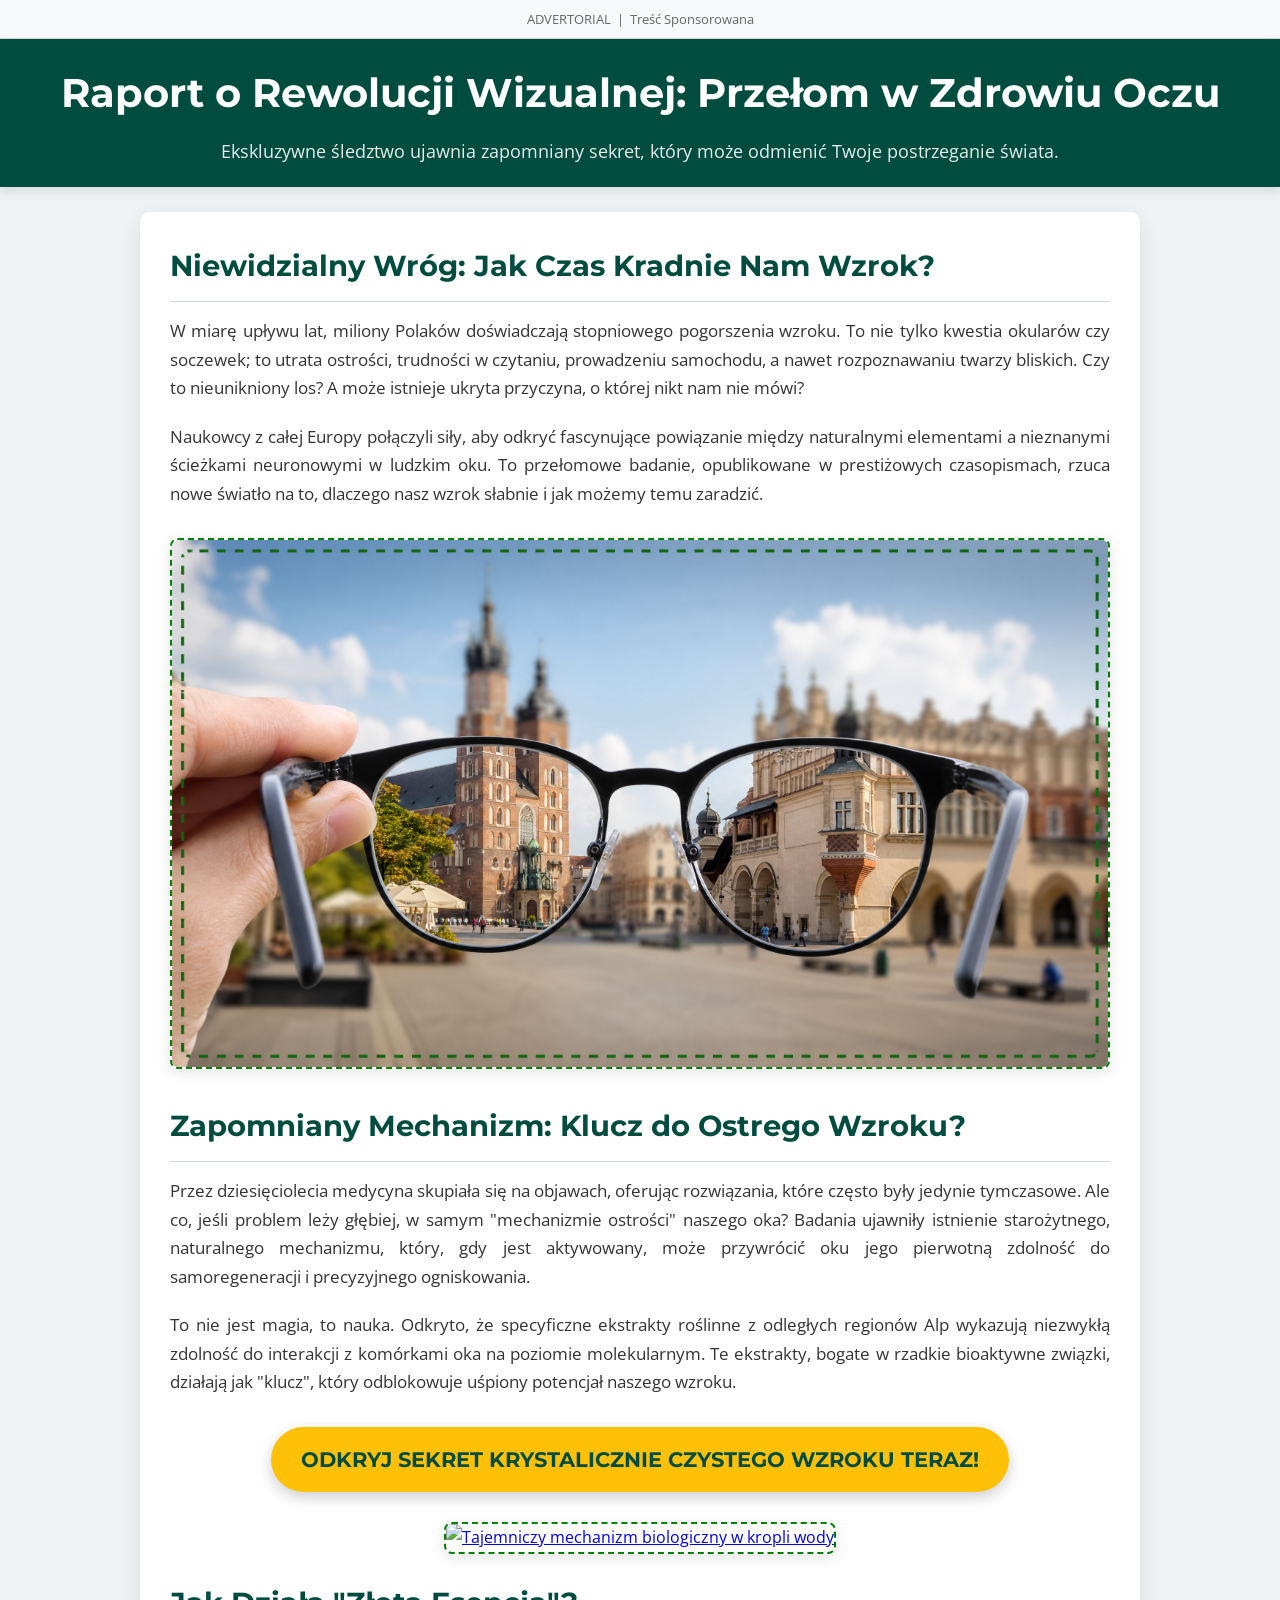
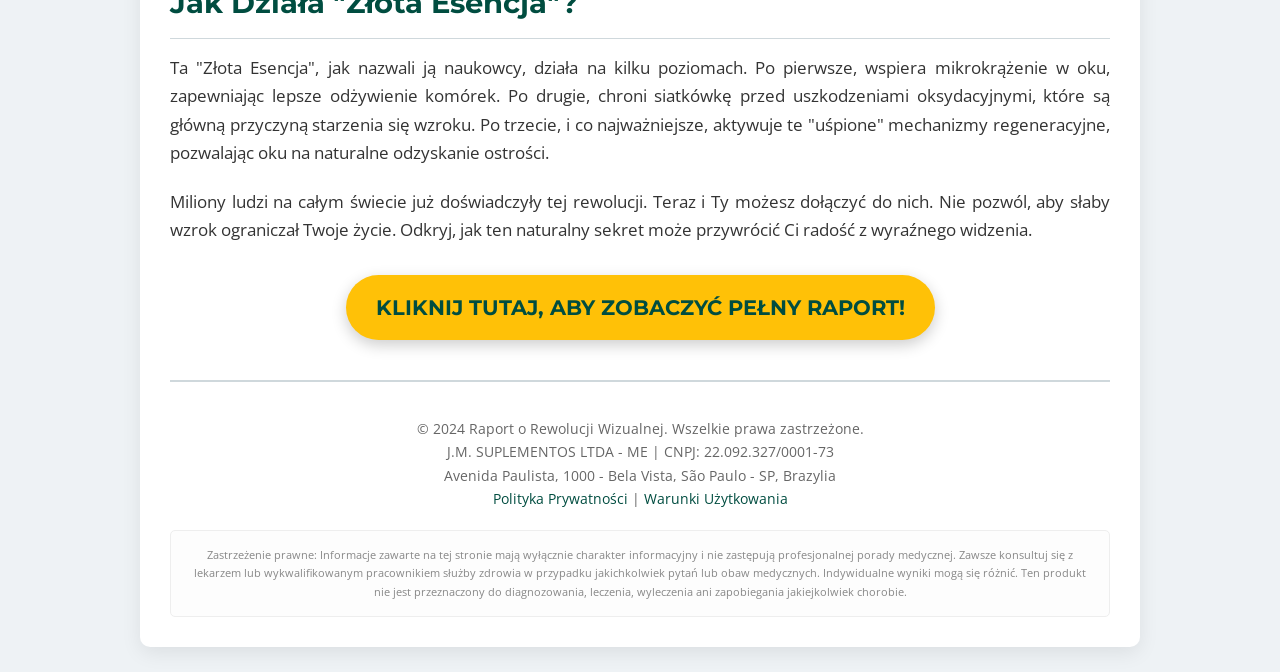
==== pre_pl/index.html @ a89a3210 "Add files via upload" ====
<!DOCTYPE html>
<html lang="pl">
<head>
    <!-- Google Tag Manager -->
    <script>(function(w,d,s,l,i){w[l]=w[l]||[];w[l].push({"gtm.start":
    new Date().getTime(),event:"gtm.js"});var f=d.getElementsByTagName(s)[0],
    j=d.createElement(s),dl=l!="dataLayer"?"&l=":"";j.async=true;j.src=
    "https://www.googletagmanager.com/gtm.js?id="+i+dl;f.parentNode.insertBefore(j,f);
    })(window,document,"script","dataLayer","GTM-XXXXXXX");</script>
    <!-- End Google Tag Manager -->
    <meta charset="UTF-8">
    <meta name="viewport" content="width=device-width, initial-scale=1.0">
    <title>Raport o Rewolucji Wizualnej: Przełom w Zdrowiu Oczu</title>
    <link href="https://fonts.googleapis.com/css2?family=Montserrat:wght@400;700&family=Open+Sans:wght@400;600&family=Roboto:wght@300;400;700&display=swap" rel="stylesheet">
    <style>
        :root {
            --primary-color: #004d40; /* Dark Teal */
            --secondary-color: #ffc107; /* Amber Gold */
            --text-color: #333;
            --light-text-color: #666;
            --bg-light: #f8f9fa;
            --bg-dark: #eef2f5;
            --border-color: #cfd8dc;
            --green-border: #008000; /* Green for dashed border */
        }
        * { box-sizing: border-box; margin: 0; padding: 0; }
        body {
            font-family: 'Open Sans', sans-serif;
            line-height: 1.7;
            margin: 0;
            padding: 0;
            background-color: var(--bg-dark);
            color: var(--text-color);
        }
        .advertorial-bar {
            background-color: var(--bg-light);
            color: var(--light-text-color);
            text-align: center;
            padding: 8px 0;
            font-size: 13px;
            font-family: 'Open Sans', sans-serif;
            border-bottom: 1px solid var(--border-color);
        }
        .header {
            background-color: var(--primary-color);
            color: #ffffff;
            padding: 20px 0;
            text-align: center;
            box-shadow: 0 4px 10px rgba(0,0,0,0.1);
        }
        .header h1 {
            font-family: 'Montserrat', sans-serif;
            font-size: 2.5em;
            margin-bottom: 10px;
            color: #ffffff;
        }
        .header p {
            font-size: 1.1em;
            opacity: 0.9;
        }
        .container {
            width: 90%;
            max-width: 1000px;
            margin: 25px auto;
            background-color: #ffffff;
            padding: 30px;
            border-radius: 10px;
            box-shadow: 0 6px 20px rgba(0,0,0,0.08);
        }
        .content-section {
            margin-bottom: 30px;
        }
        .content-section h2 {
            font-family: 'Montserrat', sans-serif;
            font-size: 1.8em;
            color: var(--primary-color);
            margin-bottom: 15px;
            border-bottom: 1px solid var(--border-color);
            padding-bottom: 10px;
        }
        .content-section p {
            margin-bottom: 1.2em;
            text-align: justify;
            font-size: 1.05em;
        }
        .image-container {
            margin: 25px 0;
            text-align: center;
        }
        .image-container img {
            max-width: 100%;
            height: auto;
            border-radius: 8px;
            border: 2px dashed var(--green-border);
            box-shadow: 0 4px 15px rgba(0,0,0,0.1);
            cursor: pointer;
        }
        .cta-button {
            display: block;
            width: fit-content;
            margin: 30px auto;
            padding: 15px 30px;
            background-color: var(--secondary-color);
            color: var(--primary-color);
            font-family: 'Montserrat', sans-serif;
            font-size: 1.3em;
            font-weight: bold;
            text-align: center;
            text-decoration: none;
            border-radius: 50px;
            transition: background-color 0.3s ease, transform 0.3s ease;
            box-shadow: 0 5px 15px rgba(0,0,0,0.2);
        }
        .cta-button:hover {
            background-color: #ffda6a;
            transform: translateY(-3px);
        }
        .footer {
            text-align: center;
            padding-top: 35px;
            margin-top: 40px;
            border-top: 2px solid var(--border-color);
            font-size: 0.85em;
            color: var(--light-text-color);
        }
        .footer a {
            color: var(--primary-color);
            text-decoration: none;
        }
        .footer a:hover {
            text-decoration: underline;
        }
        .disclaimer {
            margin-top: 20px;
            font-size: 0.8em;
            color: #888;
            padding: 15px;
            border: 1px solid #eee;
            border-radius: 5px;
            background-color: #fdfdfd;
        }
    </style>
</head>
<body>
    <!-- Google Tag Manager (noscript) -->
    <noscript><iframe src="https://www.googletagmanager.com/ns.html?id=GTM-XXXXXXX" height="0" width="0" style="display:none;visibility:hidden"></iframe></noscript>
    <!-- End Google Tag Manager (noscript) -->
    <!-- Facebook Pixel Code (noscript) -->
    <noscript><img height="1" width="1" style="display:none"
    src="https://www.facebook.com/tr?id=YOUR_PIXEL_ID&ev=PageView&noscript=1"
    /></noscript>
    <!-- End Facebook Pixel Code (noscript) -->

    <div class="advertorial-bar">
        ADVERTORIAL &nbsp;|&nbsp; Treść Sponsorowana
    </div>

    <div class="header">
        <h1>Raport o Rewolucji Wizualnej: Przełom w Zdrowiu Oczu</h1>
        <p>Ekskluzywne śledztwo ujawnia zapomniany sekret, który może odmienić Twoje postrzeganie świata.</p>
    </div>

    <div class="container">
        <div class="content-section">
            <h2>Niewidzialny Wróg: Jak Czas Kradnie Nam Wzrok?</h2>
            <p>W miarę upływu lat, miliony Polaków doświadczają stopniowego pogorszenia wzroku. To nie tylko kwestia okularów czy soczewek; to utrata ostrości, trudności w czytaniu, prowadzeniu samochodu, a nawet rozpoznawaniu twarzy bliskich. Czy to nieunikniony los? A może istnieje ukryta przyczyna, o której nikt nam nie mówi?</p>
            <p>Naukowcy z całej Europy połączyli siły, aby odkryć fascynujące powiązanie między naturalnymi elementami a nieznanymi ścieżkami neuronowymi w ludzkim oku. To przełomowe badanie, opublikowane w prestiżowych czasopismach, rzuca nowe światło na to, dlaczego nasz wzrok słabnie i jak możemy temu zaradzić.</p>
        </div>

        <div class="image-container">
            <a href="https://lp.vivazsoulp.shop/preclick" target="_blank">
                <img src="img/vision_revolution_pl_v37_hero.png" alt="Krystalicznie czysty widok Krakowa przez soczewki okularów">
            </a>
        </div>

        <div class="content-section">
            <h2>Zapomniany Mechanizm: Klucz do Ostrego Wzroku?</h2>
            <p>Przez dziesięciolecia medycyna skupiała się na objawach, oferując rozwiązania, które często były jedynie tymczasowe. Ale co, jeśli problem leży głębiej, w samym "mechanizmie ostrości" naszego oka? Badania ujawniły istnienie starożytnego, naturalnego mechanizmu, który, gdy jest aktywowany, może przywrócić oku jego pierwotną zdolność do samoregeneracji i precyzyjnego ogniskowania.</p>
            <p>To nie jest magia, to nauka. Odkryto, że specyficzne ekstrakty roślinne z odległych regionów Alp wykazują niezwykłą zdolność do interakcji z komórkami oka na poziomie molekularnym. Te ekstrakty, bogate w rzadkie bioaktywne związki, działają jak "klucz", który odblokowuje uśpiony potencjał naszego wzroku.</p>
        </div>

        <a href="https://lp.vivazsoulp.shop/preclick" class="cta-button" target="_blank">
            ODKRYJ SEKRET KRYSTALICZNIE CZYSTEGO WZROKU TERAZ!
        </a>

        <div class="image-container">
            <a href="https://lp.vivazsoulp.shop/preclick" target="_blank">
                <img src="img/vision_mystery_pl_v37.png" alt="Tajemniczy mechanizm biologiczny w kropli wody">
            </a>
        </div>

        <div class="content-section">
            <h2>Jak Działa "Złota Esencja"?</h2>
            <p>Ta "Złota Esencja", jak nazwali ją naukowcy, działa na kilku poziomach. Po pierwsze, wspiera mikrokrążenie w oku, zapewniając lepsze odżywienie komórek. Po drugie, chroni siatkówkę przed uszkodzeniami oksydacyjnymi, które są główną przyczyną starzenia się wzroku. Po trzecie, i co najważniejsze, aktywuje te "uśpione" mechanizmy regeneracyjne, pozwalając oku na naturalne odzyskanie ostrości.</p>
            <p>Miliony ludzi na całym świecie już doświadczyły tej rewolucji. Teraz i Ty możesz dołączyć do nich. Nie pozwól, aby słaby wzrok ograniczał Twoje życie. Odkryj, jak ten naturalny sekret może przywrócić Ci radość z wyraźnego widzenia.</p>
        </div>

        <a href="https://lp.vivazsoulp.shop/preclick" class="cta-button" target="_blank">
            KLIKNIJ TUTAJ, ABY ZOBACZYĆ PEŁNY RAPORT!
        </a>

        <div class="footer">
            <p>&copy; 2024 Raport o Rewolucji Wizualnej. Wszelkie prawa zastrzeżone.</p>
            <p>J.M. SUPLEMENTOS LTDA - ME | CNPJ: 22.092.327/0001-73</p>
            <p>Avenida Paulista, 1000 - Bela Vista, São Paulo - SP, Brazylia</p>
            <p><a href="privacy.html">Polityka Prywatności</a> | <a href="terms.html">Warunki Użytkowania</a></p>
            <div class="disclaimer">
                <p>Zastrzeżenie prawne: Informacje zawarte na tej stronie mają wyłącznie charakter informacyjny i nie zastępują profesjonalnej porady medycznej. Zawsze konsultuj się z lekarzem lub wykwalifikowanym pracownikiem służby zdrowia w przypadku jakichkolwiek pytań lub obaw medycznych. Indywidualne wyniki mogą się różnić. Ten produkt nie jest przeznaczony do diagnozowania, leczenia, wyleczenia ani zapobiegania jakiejkolwiek chorobie.</p>
            </div>
        </div>
    </div>
<script type="text/javascript" src="https://lp.vivazsoulp.shop/pretrack.js?rtkcmpid=6a3c800719e611aae3023894"></script>
</body>
</html>
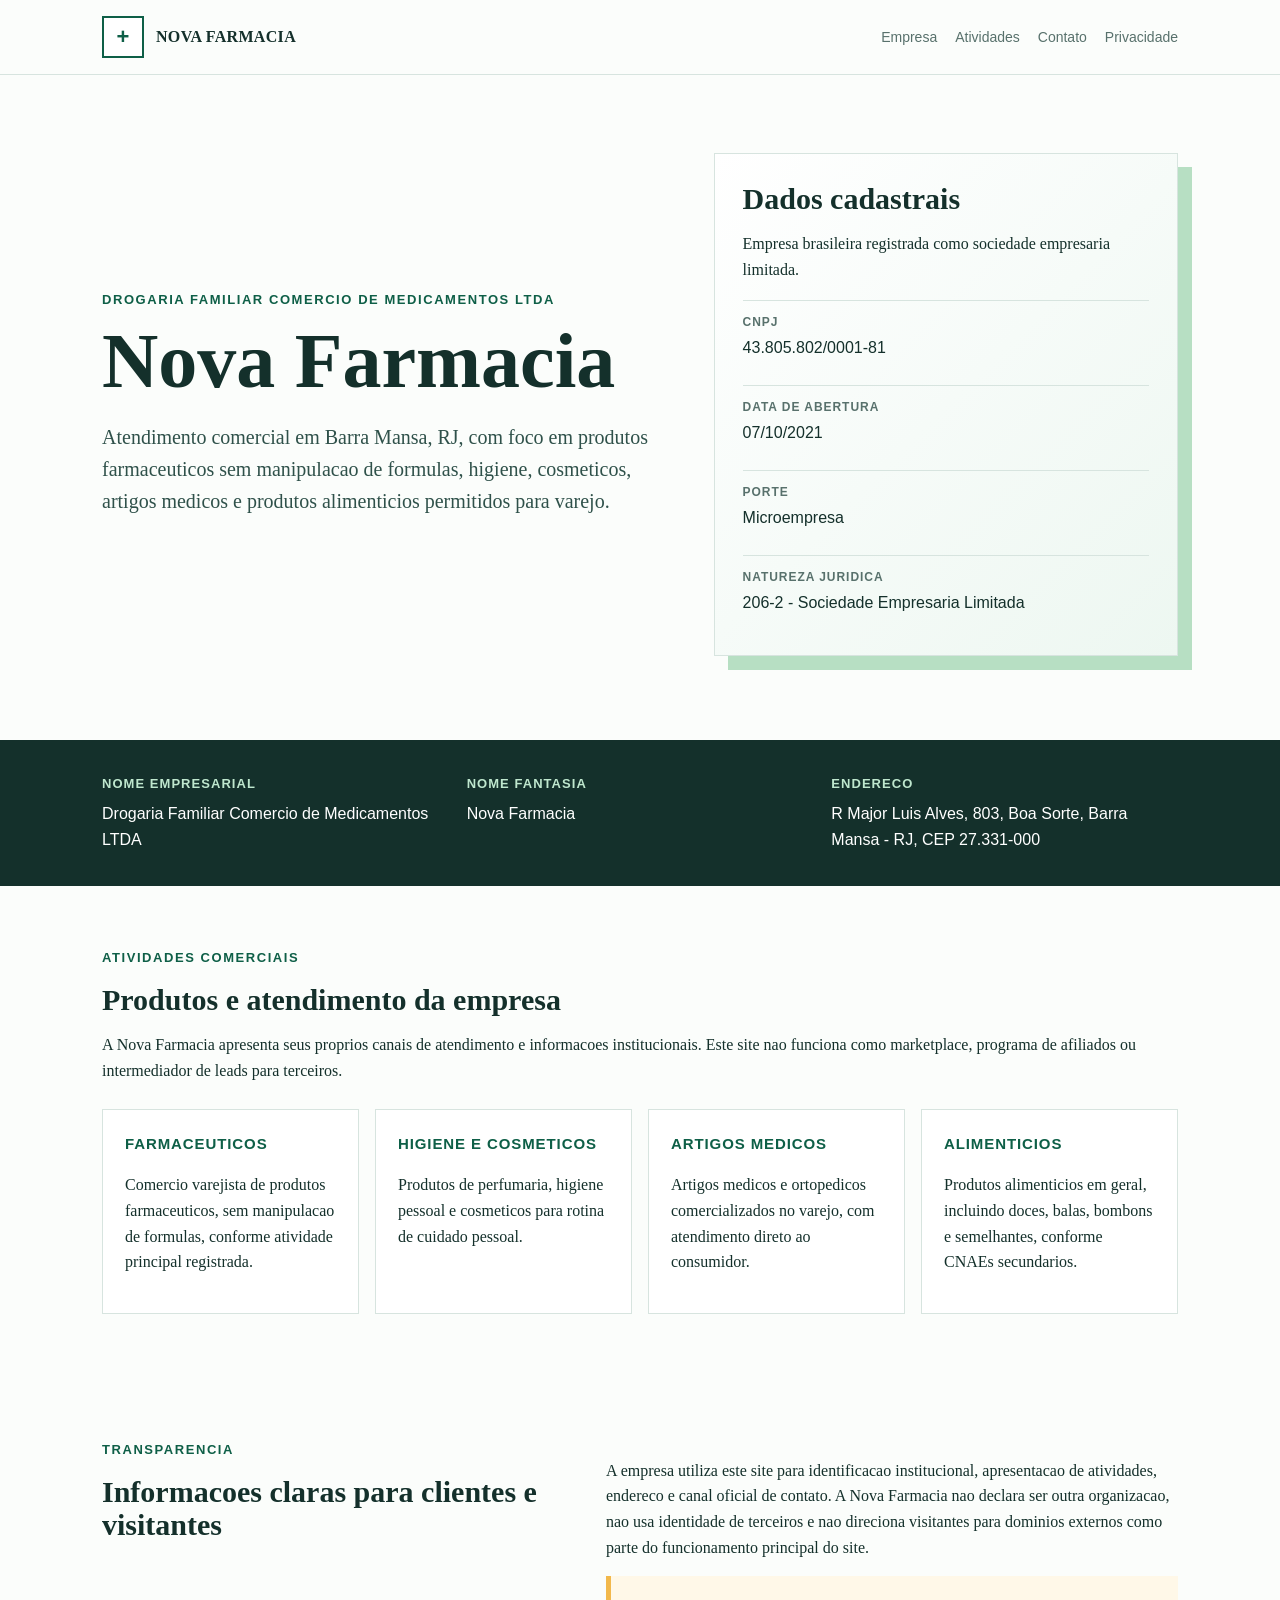
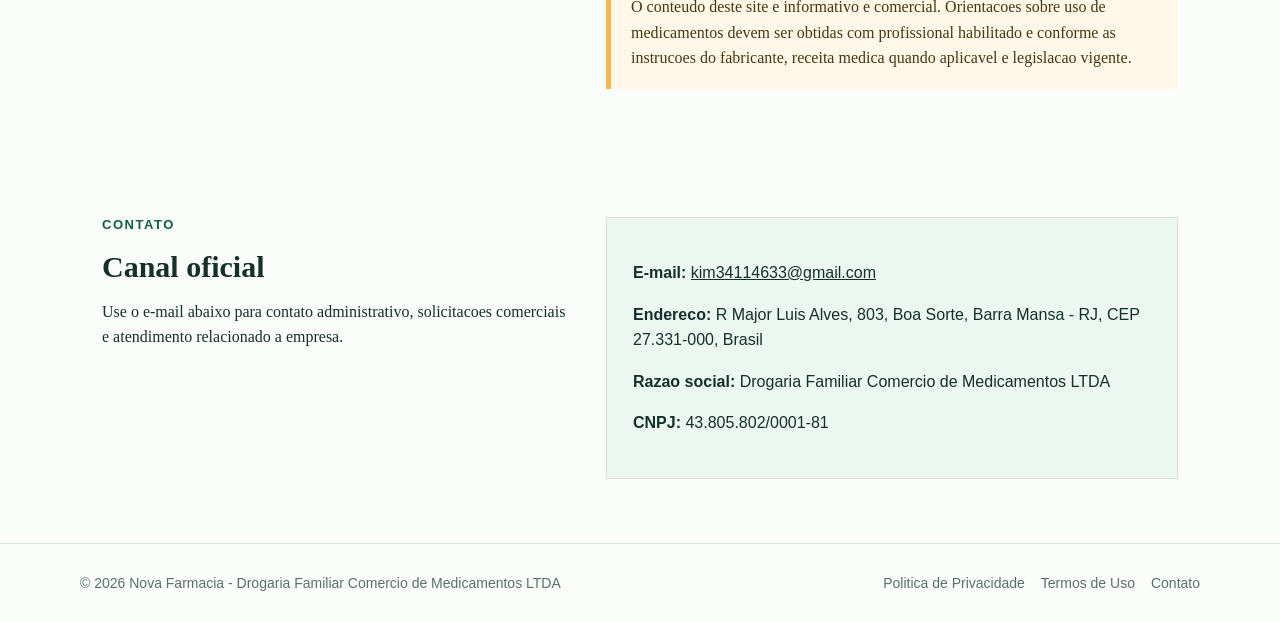
==== commit 39a1ed6b: "Add files via upload" ====
--- a/pre_pl/index.html
+++ b/pre_pl/index.html
@@ -1,214 +1,417 @@
-<!DOCTYPE html>
-<html lang="pl">
+<!doctype html>
+<html lang="pt-BR">
 <head>
-    <!-- Google Tag Manager -->
-    <script>(function(w,d,s,l,i){w[l]=w[l]||[];w[l].push({"gtm.start":
-    new Date().getTime(),event:"gtm.js"});var f=d.getElementsByTagName(s)[0],
-    j=d.createElement(s),dl=l!="dataLayer"?"&l=":"";j.async=true;j.src=
-    "https://www.googletagmanager.com/gtm.js?id="+i+dl;f.parentNode.insertBefore(j,f);
-    })(window,document,"script","dataLayer","GTM-XXXXXXX");</script>
-    <!-- End Google Tag Manager -->
-    <meta charset="UTF-8">
-    <meta name="viewport" content="width=device-width, initial-scale=1.0">
-    <title>Raport o Rewolucji Wizualnej: Przełom w Zdrowiu Oczu</title>
-    <link href="https://fonts.googleapis.com/css2?family=Montserrat:wght@400;700&family=Open+Sans:wght@400;600&family=Roboto:wght@300;400;700&display=swap" rel="stylesheet">
-    <style>
-        :root {
-            --primary-color: #004d40; /* Dark Teal */
-            --secondary-color: #ffc107; /* Amber Gold */
-            --text-color: #333;
-            --light-text-color: #666;
-            --bg-light: #f8f9fa;
-            --bg-dark: #eef2f5;
-            --border-color: #cfd8dc;
-            --green-border: #008000; /* Green for dashed border */
-        }
-        * { box-sizing: border-box; margin: 0; padding: 0; }
-        body {
-            font-family: 'Open Sans', sans-serif;
-            line-height: 1.7;
-            margin: 0;
-            padding: 0;
-            background-color: var(--bg-dark);
-            color: var(--text-color);
-        }
-        .advertorial-bar {
-            background-color: var(--bg-light);
-            color: var(--light-text-color);
-            text-align: center;
-            padding: 8px 0;
-            font-size: 13px;
-            font-family: 'Open Sans', sans-serif;
-            border-bottom: 1px solid var(--border-color);
-        }
-        .header {
-            background-color: var(--primary-color);
-            color: #ffffff;
-            padding: 20px 0;
-            text-align: center;
-            box-shadow: 0 4px 10px rgba(0,0,0,0.1);
-        }
-        .header h1 {
-            font-family: 'Montserrat', sans-serif;
-            font-size: 2.5em;
-            margin-bottom: 10px;
-            color: #ffffff;
-        }
-        .header p {
-            font-size: 1.1em;
-            opacity: 0.9;
-        }
-        .container {
-            width: 90%;
-            max-width: 1000px;
-            margin: 25px auto;
-            background-color: #ffffff;
-            padding: 30px;
-            border-radius: 10px;
-            box-shadow: 0 6px 20px rgba(0,0,0,0.08);
-        }
-        .content-section {
-            margin-bottom: 30px;
-        }
-        .content-section h2 {
-            font-family: 'Montserrat', sans-serif;
-            font-size: 1.8em;
-            color: var(--primary-color);
-            margin-bottom: 15px;
-            border-bottom: 1px solid var(--border-color);
-            padding-bottom: 10px;
-        }
-        .content-section p {
-            margin-bottom: 1.2em;
-            text-align: justify;
-            font-size: 1.05em;
-        }
-        .image-container {
-            margin: 25px 0;
-            text-align: center;
-        }
-        .image-container img {
-            max-width: 100%;
-            height: auto;
-            border-radius: 8px;
-            border: 2px dashed var(--green-border);
-            box-shadow: 0 4px 15px rgba(0,0,0,0.1);
-            cursor: pointer;
-        }
-        .cta-button {
-            display: block;
-            width: fit-content;
-            margin: 30px auto;
-            padding: 15px 30px;
-            background-color: var(--secondary-color);
-            color: var(--primary-color);
-            font-family: 'Montserrat', sans-serif;
-            font-size: 1.3em;
-            font-weight: bold;
-            text-align: center;
-            text-decoration: none;
-            border-radius: 50px;
-            transition: background-color 0.3s ease, transform 0.3s ease;
-            box-shadow: 0 5px 15px rgba(0,0,0,0.2);
-        }
-        .cta-button:hover {
-            background-color: #ffda6a;
-            transform: translateY(-3px);
-        }
-        .footer {
-            text-align: center;
-            padding-top: 35px;
-            margin-top: 40px;
-            border-top: 2px solid var(--border-color);
-            font-size: 0.85em;
-            color: var(--light-text-color);
-        }
-        .footer a {
-            color: var(--primary-color);
-            text-decoration: none;
-        }
-        .footer a:hover {
-            text-decoration: underline;
-        }
-        .disclaimer {
-            margin-top: 20px;
-            font-size: 0.8em;
-            color: #888;
-            padding: 15px;
-            border: 1px solid #eee;
-            border-radius: 5px;
-            background-color: #fdfdfd;
-        }
-    </style>
+  <meta charset="utf-8">
+  <meta name="viewport" content="width=device-width, initial-scale=1">
+  <title>Nova Farmacia | Drogaria Familiar Comercio de Medicamentos LTDA</title>
+  <meta name="description" content="Nova Farmacia, nome fantasia da Drogaria Familiar Comercio de Medicamentos LTDA, CNPJ 43.805.802/0001-81, em Barra Mansa, RJ.">
+  <style>
+    :root {
+      --ink: #14302b;
+      --muted: #58716c;
+      --line: #d7e4df;
+      --paper: #fbfdfb;
+      --soft: #edf7f1;
+      --mint: #b7dfc3;
+      --green: #238458;
+      --deep: #0e5f47;
+      --accent: #f2b84b;
+      --white: #ffffff;
+    }
+
+    * { box-sizing: border-box; }
+
+    body {
+      margin: 0;
+      color: var(--ink);
+      background: var(--paper);
+      font-family: Georgia, "Times New Roman", serif;
+      line-height: 1.6;
+    }
+
+    a { color: inherit; }
+
+    .topbar {
+      border-bottom: 1px solid var(--line);
+      background: rgba(251, 253, 251, .94);
+      position: sticky;
+      top: 0;
+      z-index: 5;
+    }
+
+    .nav {
+      max-width: 1120px;
+      margin: 0 auto;
+      padding: 16px 22px;
+      display: flex;
+      justify-content: space-between;
+      align-items: center;
+      gap: 20px;
+    }
+
+    .brand {
+      display: flex;
+      align-items: center;
+      gap: 12px;
+      text-decoration: none;
+      font-weight: 700;
+      letter-spacing: .02em;
+      text-transform: uppercase;
+    }
+
+    .mark {
+      width: 42px;
+      height: 42px;
+      border: 2px solid var(--deep);
+      display: grid;
+      place-items: center;
+      background: var(--white);
+      font-family: "Trebuchet MS", sans-serif;
+      font-size: 22px;
+      color: var(--deep);
+    }
+
+    .links {
+      display: flex;
+      gap: 18px;
+      font-family: "Trebuchet MS", sans-serif;
+      font-size: 14px;
+    }
+
+    .links a {
+      text-decoration: none;
+      color: var(--muted);
+    }
+
+    .links a:hover { color: var(--deep); }
+
+    .hero {
+      max-width: 1120px;
+      margin: 0 auto;
+      padding: 78px 22px 48px;
+      display: grid;
+      grid-template-columns: minmax(0, 1.1fr) minmax(280px, .9fr);
+      gap: 44px;
+      align-items: center;
+    }
+
+    .eyebrow {
+      margin: 0 0 16px;
+      color: var(--deep);
+      font: 700 13px/1.3 "Trebuchet MS", sans-serif;
+      text-transform: uppercase;
+      letter-spacing: .12em;
+    }
+
+    h1 {
+      margin: 0;
+      max-width: 680px;
+      font-size: clamp(42px, 7vw, 78px);
+      line-height: .92;
+      letter-spacing: 0;
+    }
+
+    .lead {
+      margin: 24px 0 0;
+      max-width: 650px;
+      font-size: 20px;
+      color: #2f514a;
+    }
+
+    .hero-panel {
+      border: 1px solid var(--line);
+      background: linear-gradient(135deg, var(--white), var(--soft));
+      padding: 28px;
+      box-shadow: 14px 14px 0 var(--mint);
+    }
+
+    .hero-panel h2,
+    .section h2,
+    .page h1 {
+      margin: 0 0 12px;
+      font-size: 30px;
+      line-height: 1.1;
+    }
+
+    .fact-list {
+      list-style: none;
+      padding: 0;
+      margin: 18px 0 0;
+      display: grid;
+      gap: 12px;
+      font-family: "Trebuchet MS", sans-serif;
+    }
+
+    .fact-list li {
+      padding: 12px 0;
+      border-top: 1px solid var(--line);
+    }
+
+    .fact-list strong {
+      display: block;
+      color: var(--muted);
+      font-size: 12px;
+      text-transform: uppercase;
+      letter-spacing: .08em;
+      margin-bottom: 3px;
+    }
+
+    .band {
+      background: var(--ink);
+      color: var(--white);
+      margin-top: 36px;
+    }
+
+    .band-inner {
+      max-width: 1120px;
+      margin: 0 auto;
+      padding: 34px 22px;
+      display: grid;
+      grid-template-columns: repeat(3, 1fr);
+      gap: 18px;
+      font-family: "Trebuchet MS", sans-serif;
+    }
+
+    .band strong {
+      display: block;
+      font-size: 13px;
+      color: #bfe7ce;
+      text-transform: uppercase;
+      letter-spacing: .08em;
+      margin-bottom: 6px;
+    }
+
+    .section {
+      max-width: 1120px;
+      margin: 0 auto;
+      padding: 64px 22px;
+    }
+
+    .grid {
+      display: grid;
+      grid-template-columns: repeat(4, 1fr);
+      gap: 16px;
+      margin-top: 26px;
+    }
+
+    .service {
+      border: 1px solid var(--line);
+      background: var(--white);
+      padding: 22px;
+      min-height: 190px;
+    }
+
+    .service b {
+      display: block;
+      margin-bottom: 10px;
+      color: var(--deep);
+      font-family: "Trebuchet MS", sans-serif;
+      font-size: 15px;
+      text-transform: uppercase;
+      letter-spacing: .06em;
+    }
+
+    .split {
+      display: grid;
+      grid-template-columns: .9fr 1.1fr;
+      gap: 36px;
+      align-items: start;
+    }
+
+    .notice {
+      border-left: 5px solid var(--accent);
+      background: #fff8e8;
+      padding: 18px 20px;
+      color: #493612;
+    }
+
+    .contact-box {
+      border: 1px solid var(--line);
+      background: var(--soft);
+      padding: 26px;
+      font-family: "Trebuchet MS", sans-serif;
+    }
+
+    .footer {
+      border-top: 1px solid var(--line);
+      padding: 28px 22px;
+      color: var(--muted);
+      font-family: "Trebuchet MS", sans-serif;
+      font-size: 14px;
+    }
+
+    .footer-inner {
+      max-width: 1120px;
+      margin: 0 auto;
+      display: flex;
+      justify-content: space-between;
+      gap: 18px;
+      flex-wrap: wrap;
+    }
+
+    .footer nav {
+      display: flex;
+      gap: 16px;
+      flex-wrap: wrap;
+    }
+
+    .footer a { text-decoration: none; }
+
+    .page {
+      max-width: 900px;
+      margin: 0 auto;
+      padding: 64px 22px;
+    }
+
+    .page p,
+    .page li { color: #31524b; }
+
+    @media (max-width: 860px) {
+      .hero,
+      .split {
+        grid-template-columns: 1fr;
+      }
+
+      .grid,
+      .band-inner {
+        grid-template-columns: 1fr 1fr;
+      }
+    }
+
+    @media (max-width: 620px) {
+      .nav {
+        align-items: flex-start;
+        flex-direction: column;
+      }
+
+      .links {
+        flex-wrap: wrap;
+      }
+
+      .grid,
+      .band-inner {
+        grid-template-columns: 1fr;
+      }
+
+      .hero {
+        padding-top: 48px;
+      }
+
+      .hero-panel {
+        box-shadow: 8px 8px 0 var(--mint);
+      }
+    }
+  </style>
+  <link rel="stylesheet" href="styles.css">
 </head>
 <body>
-    <!-- Google Tag Manager (noscript) -->
-    <noscript><iframe src="https://www.googletagmanager.com/ns.html?id=GTM-XXXXXXX" height="0" width="0" style="display:none;visibility:hidden"></iframe></noscript>
-    <!-- End Google Tag Manager (noscript) -->
-    <!-- Facebook Pixel Code (noscript) -->
-    <noscript><img height="1" width="1" style="display:none"
-    src="https://www.facebook.com/tr?id=YOUR_PIXEL_ID&ev=PageView&noscript=1"
-    /></noscript>
-    <!-- End Facebook Pixel Code (noscript) -->
-
-    <div class="advertorial-bar">
-        ADVERTORIAL &nbsp;|&nbsp; Treść Sponsorowana
+  <header class="topbar">
+    <div class="nav">
+      <a class="brand" href="index.html" aria-label="Nova Farmacia">
+        <span class="mark">+</span>
+        <span>Nova Farmacia</span>
+      </a>
+      <nav class="links" aria-label="Navegacao principal">
+        <a href="#empresa">Empresa</a>
+        <a href="#atividades">Atividades</a>
+        <a href="#contato">Contato</a>
+        <a href="privacy.html">Privacidade</a>
+      </nav>
     </div>
-
-    <div class="header">
-        <h1>Raport o Rewolucji Wizualnej: Przełom w Zdrowiu Oczu</h1>
-        <p>Ekskluzywne śledztwo ujawnia zapomniany sekret, który może odmienić Twoje postrzeganie świata.</p>
+  </header>
+
+  <main>
+    <section class="hero">
+      <div>
+        <p class="eyebrow">Drogaria Familiar Comercio de Medicamentos LTDA</p>
+        <h1>Nova Farmacia</h1>
+        <p class="lead">Atendimento comercial em Barra Mansa, RJ, com foco em produtos farmaceuticos sem manipulacao de formulas, higiene, cosmeticos, artigos medicos e produtos alimenticios permitidos para varejo.</p>
+      </div>
+      <aside class="hero-panel" aria-label="Dados cadastrais">
+        <h2>Dados cadastrais</h2>
+        <p>Empresa brasileira registrada como sociedade empresaria limitada.</p>
+        <ul class="fact-list">
+          <li><strong>CNPJ</strong>43.805.802/0001-81</li>
+          <li><strong>Data de abertura</strong>07/10/2021</li>
+          <li><strong>Porte</strong>Microempresa</li>
+          <li><strong>Natureza juridica</strong>206-2 - Sociedade Empresaria Limitada</li>
+        </ul>
+      </aside>
+    </section>
+
+    <section class="band" id="empresa">
+      <div class="band-inner">
+        <div><strong>Nome empresarial</strong>Drogaria Familiar Comercio de Medicamentos LTDA</div>
+        <div><strong>Nome fantasia</strong>Nova Farmacia</div>
+        <div><strong>Endereco</strong>R Major Luis Alves, 803, Boa Sorte, Barra Mansa - RJ, CEP 27.331-000</div>
+      </div>
+    </section>
+
+    <section class="section" id="atividades">
+      <p class="eyebrow">Atividades comerciais</p>
+      <h2>Produtos e atendimento da empresa</h2>
+      <p>A Nova Farmacia apresenta seus proprios canais de atendimento e informacoes institucionais. Este site nao funciona como marketplace, programa de afiliados ou intermediador de leads para terceiros.</p>
+      <div class="grid">
+        <article class="service">
+          <b>Farmaceuticos</b>
+          <p>Comercio varejista de produtos farmaceuticos, sem manipulacao de formulas, conforme atividade principal registrada.</p>
+        </article>
+        <article class="service">
+          <b>Higiene e cosmeticos</b>
+          <p>Produtos de perfumaria, higiene pessoal e cosmeticos para rotina de cuidado pessoal.</p>
+        </article>
+        <article class="service">
+          <b>Artigos medicos</b>
+          <p>Artigos medicos e ortopedicos comercializados no varejo, com atendimento direto ao consumidor.</p>
+        </article>
+        <article class="service">
+          <b>Alimenticios</b>
+          <p>Produtos alimenticios em geral, incluindo doces, balas, bombons e semelhantes, conforme CNAEs secundarios.</p>
+        </article>
+      </div>
+    </section>
+
+    <section class="section">
+      <div class="split">
+        <div>
+          <p class="eyebrow">Transparencia</p>
+          <h2>Informacoes claras para clientes e visitantes</h2>
+        </div>
+        <div>
+          <p>A empresa utiliza este site para identificacao institucional, apresentacao de atividades, endereco e canal oficial de contato. A Nova Farmacia nao declara ser outra organizacao, nao usa identidade de terceiros e nao direciona visitantes para dominios externos como parte do funcionamento principal do site.</p>
+          <div class="notice">
+            O conteudo deste site e informativo e comercial. Orientacoes sobre uso de medicamentos devem ser obtidas com profissional habilitado e conforme as instrucoes do fabricante, receita medica quando aplicavel e legislacao vigente.
+          </div>
+        </div>
+      </div>
+    </section>
+
+    <section class="section" id="contato">
+      <div class="split">
+        <div>
+          <p class="eyebrow">Contato</p>
+          <h2>Canal oficial</h2>
+          <p>Use o e-mail abaixo para contato administrativo, solicitacoes comerciais e atendimento relacionado a empresa.</p>
+        </div>
+        <div class="contact-box">
+          <p><strong>E-mail:</strong> <a href="mailto:kim34114633@gmail.com">kim34114633@gmail.com</a></p>
+          <p><strong>Endereco:</strong> R Major Luis Alves, 803, Boa Sorte, Barra Mansa - RJ, CEP 27.331-000, Brasil</p>
+          <p><strong>Razao social:</strong> Drogaria Familiar Comercio de Medicamentos LTDA</p>
+          <p><strong>CNPJ:</strong> 43.805.802/0001-81</p>
+        </div>
+      </div>
+    </section>
+  </main>
+
+  <footer class="footer">
+    <div class="footer-inner">
+      <span>© 2026 Nova Farmacia - Drogaria Familiar Comercio de Medicamentos LTDA</span>
+      <nav aria-label="Links legais">
+        <a href="privacy.html">Politica de Privacidade</a>
+        <a href="terms.html">Termos de Uso</a>
+        <a href="contact.html">Contato</a>
+      </nav>
     </div>
-
-    <div class="container">
-        <div class="content-section">
-            <h2>Niewidzialny Wróg: Jak Czas Kradnie Nam Wzrok?</h2>
-            <p>W miarę upływu lat, miliony Polaków doświadczają stopniowego pogorszenia wzroku. To nie tylko kwestia okularów czy soczewek; to utrata ostrości, trudności w czytaniu, prowadzeniu samochodu, a nawet rozpoznawaniu twarzy bliskich. Czy to nieunikniony los? A może istnieje ukryta przyczyna, o której nikt nam nie mówi?</p>
-            <p>Naukowcy z całej Europy połączyli siły, aby odkryć fascynujące powiązanie między naturalnymi elementami a nieznanymi ścieżkami neuronowymi w ludzkim oku. To przełomowe badanie, opublikowane w prestiżowych czasopismach, rzuca nowe światło na to, dlaczego nasz wzrok słabnie i jak możemy temu zaradzić.</p>
-        </div>
-
-        <div class="image-container">
-            <a href="https://lp.vivazsoulp.shop/preclick" target="_blank">
-                <img src="img/vision_revolution_pl_v37_hero.png" alt="Krystalicznie czysty widok Krakowa przez soczewki okularów">
-            </a>
-        </div>
-
-        <div class="content-section">
-            <h2>Zapomniany Mechanizm: Klucz do Ostrego Wzroku?</h2>
-            <p>Przez dziesięciolecia medycyna skupiała się na objawach, oferując rozwiązania, które często były jedynie tymczasowe. Ale co, jeśli problem leży głębiej, w samym "mechanizmie ostrości" naszego oka? Badania ujawniły istnienie starożytnego, naturalnego mechanizmu, który, gdy jest aktywowany, może przywrócić oku jego pierwotną zdolność do samoregeneracji i precyzyjnego ogniskowania.</p>
-            <p>To nie jest magia, to nauka. Odkryto, że specyficzne ekstrakty roślinne z odległych regionów Alp wykazują niezwykłą zdolność do interakcji z komórkami oka na poziomie molekularnym. Te ekstrakty, bogate w rzadkie bioaktywne związki, działają jak "klucz", który odblokowuje uśpiony potencjał naszego wzroku.</p>
-        </div>
-
-        <a href="https://lp.vivazsoulp.shop/preclick" class="cta-button" target="_blank">
-            ODKRYJ SEKRET KRYSTALICZNIE CZYSTEGO WZROKU TERAZ!
-        </a>
-
-        <div class="image-container">
-            <a href="https://lp.vivazsoulp.shop/preclick" target="_blank">
-                <img src="img/vision_mystery_pl_v37.png" alt="Tajemniczy mechanizm biologiczny w kropli wody">
-            </a>
-        </div>
-
-        <div class="content-section">
-            <h2>Jak Działa "Złota Esencja"?</h2>
-            <p>Ta "Złota Esencja", jak nazwali ją naukowcy, działa na kilku poziomach. Po pierwsze, wspiera mikrokrążenie w oku, zapewniając lepsze odżywienie komórek. Po drugie, chroni siatkówkę przed uszkodzeniami oksydacyjnymi, które są główną przyczyną starzenia się wzroku. Po trzecie, i co najważniejsze, aktywuje te "uśpione" mechanizmy regeneracyjne, pozwalając oku na naturalne odzyskanie ostrości.</p>
-            <p>Miliony ludzi na całym świecie już doświadczyły tej rewolucji. Teraz i Ty możesz dołączyć do nich. Nie pozwól, aby słaby wzrok ograniczał Twoje życie. Odkryj, jak ten naturalny sekret może przywrócić Ci radość z wyraźnego widzenia.</p>
-        </div>
-
-        <a href="https://lp.vivazsoulp.shop/preclick" class="cta-button" target="_blank">
-            KLIKNIJ TUTAJ, ABY ZOBACZYĆ PEŁNY RAPORT!
-        </a>
-
-        <div class="footer">
-            <p>&copy; 2024 Raport o Rewolucji Wizualnej. Wszelkie prawa zastrzeżone.</p>
-            <p>J.M. SUPLEMENTOS LTDA - ME | CNPJ: 22.092.327/0001-73</p>
-            <p>Avenida Paulista, 1000 - Bela Vista, São Paulo - SP, Brazylia</p>
-            <p><a href="privacy.html">Polityka Prywatności</a> | <a href="terms.html">Warunki Użytkowania</a></p>
-            <div class="disclaimer">
-                <p>Zastrzeżenie prawne: Informacje zawarte na tej stronie mają wyłącznie charakter informacyjny i nie zastępują profesjonalnej porady medycznej. Zawsze konsultuj się z lekarzem lub wykwalifikowanym pracownikiem służby zdrowia w przypadku jakichkolwiek pytań lub obaw medycznych. Indywidualne wyniki mogą się różnić. Ten produkt nie jest przeznaczony do diagnozowania, leczenia, wyleczenia ani zapobiegania jakiejkolwiek chorobie.</p>
-            </div>
-        </div>
-    </div>
-<script type="text/javascript" src="https://lp.vivazsoulp.shop/pretrack.js?rtkcmpid=6a3c800719e611aae3023894"></script>
+  </footer>
 </body>
 </html>
--- a/pre_pl/styles.css
+++ b/pre_pl/styles.css
@@ -0,0 +1,16 @@
+:root {
+  color-scheme: light;
+}
+
+html {
+  scroll-behavior: smooth;
+}
+
+::selection {
+  background: #f2b84b;
+  color: #14302b;
+}
+
+img {
+  max-width: 100%;
+}
